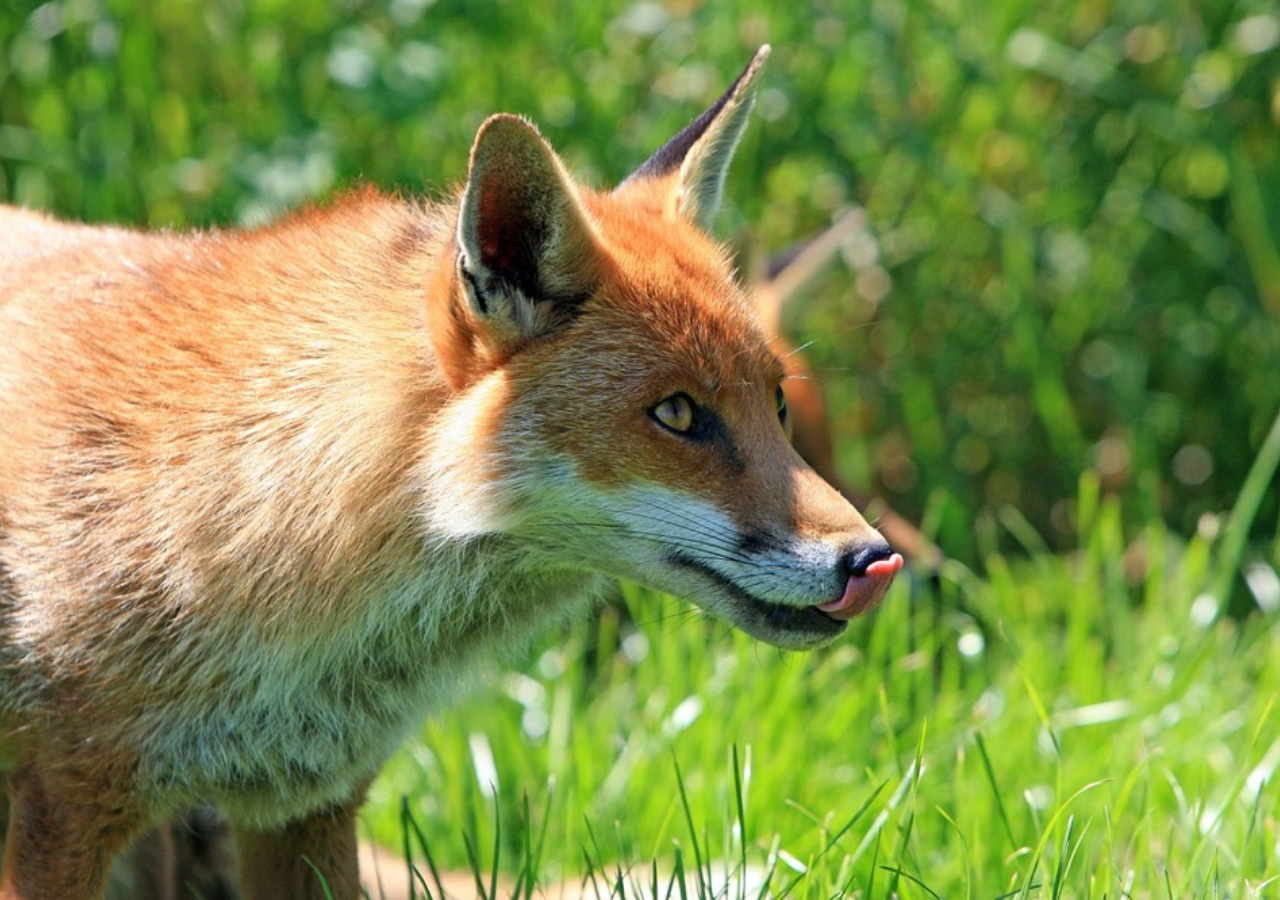
==== a2hs/index.html @ 33d88786 "2" ====
<!DOCTYPE html>
<html>
  <head>
    <meta charset="utf-8">
    <title>A2HS demo</title>
    <link href="style.css" rel="stylesheet">
    <link rel="manifest" href="manifest.webmanifest">


	<script type="text/javascript" src="jquery-3.2.1.slim.min.js"></script>
	<script type="text/javascript" src="GPUFluid-1.3.js"></script>

	<script>

		// Register service worker to control making site work offline
		if('serviceWorker' in navigator) {
		  navigator.serviceWorker
		           .register('/a2hs/sw.js')
		           .then(function() { console.log('Service Worker Registered'); });
		}

		$(document).ready(function() {
			IOHP2();
		});
	</script>


  </head>
  <body>
    <img src="images/fox1.jpg" alt="a fox picture">
  </body>
</html>
---- a2hs/style.css ----
html {
  height: 100%;
  background: black;
}

body {
  height: inherit;
  margin: 0;
}

img {
  display: block;
  width: 100%;
}

@media (orientation: landscape) {
  img {
    height: 100%;
    object-fit: cover;
  }
}
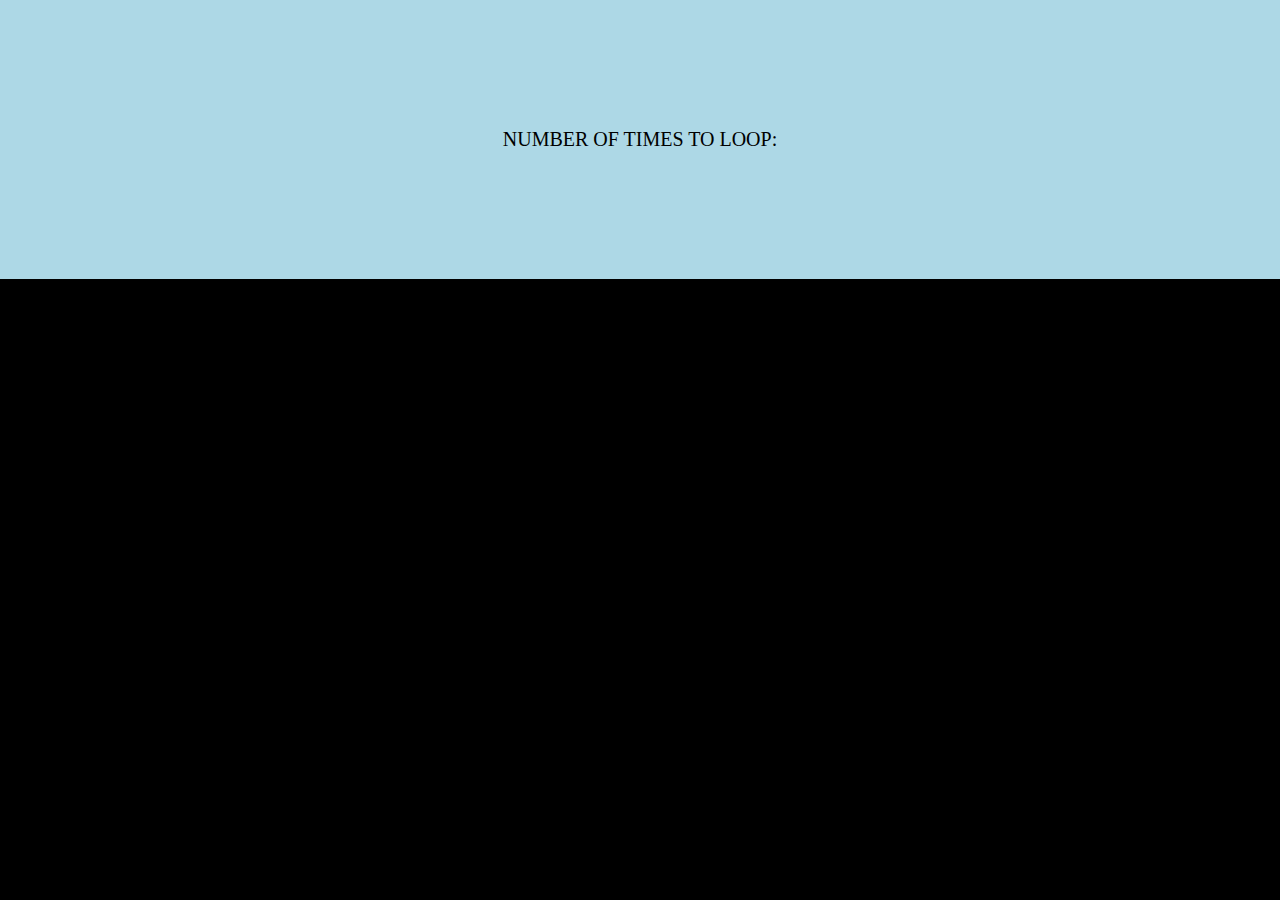
==== commit c6b72657: "6" ====
--- a/a2hs/index.html
+++ b/a2hs/index.html
@@ -22,11 +22,40 @@
 		$(document).ready(function() {
 			IOHP2();
 		});
+
+
+
+
+		// I may need to convert prompt output to a number
+		var loopCountMax = parseInt(prompt("loopCount = "), 1000);
+
+		var loopCount = 0;
+
+		while (loopCount < loopCountMax) {
+		  // I want text to print out on screen "x" times, 
+		  // where x is equal to the numerical value of loopCount
+		  document.getElementById("outputHolder2").innerHTML += "Current loop: "+loopCount+" / "+loopCountMax;
+		  loopCount++;
+		}
+
+		// this isn't outputting to outputHolder1 after loop
+		document.getElementById("outputHolder1").innerHTML = loopCount;
+
+
+
 	</script>
 
 
+	<div>
+	  <p id="outputHolder1">
+	    NUMBER OF TIMES TO LOOP:
+	  </p>
+
+	  <p id="outputHolder2">
+
+	  </p>
+
+	</div>
+
   </head>
-  <body>
-    <img src="images/fox1.jpg" alt="a fox picture">
-  </body>
 </html>
--- a/a2hs/style.css
+++ b/a2hs/style.css
@@ -19,3 +19,17 @@
     object-fit: cover;
   }
 }
+
+
+#outputHolder1 {
+  margin: 0px;
+  padding: 10%;
+  background-color: lightBlue;
+  text-align: center;
+  font-size: 20px;
+  font-weight: 5;
+}
+
+#outputHolder2 {
+  padding: 2% 10% 0% 10%;
+}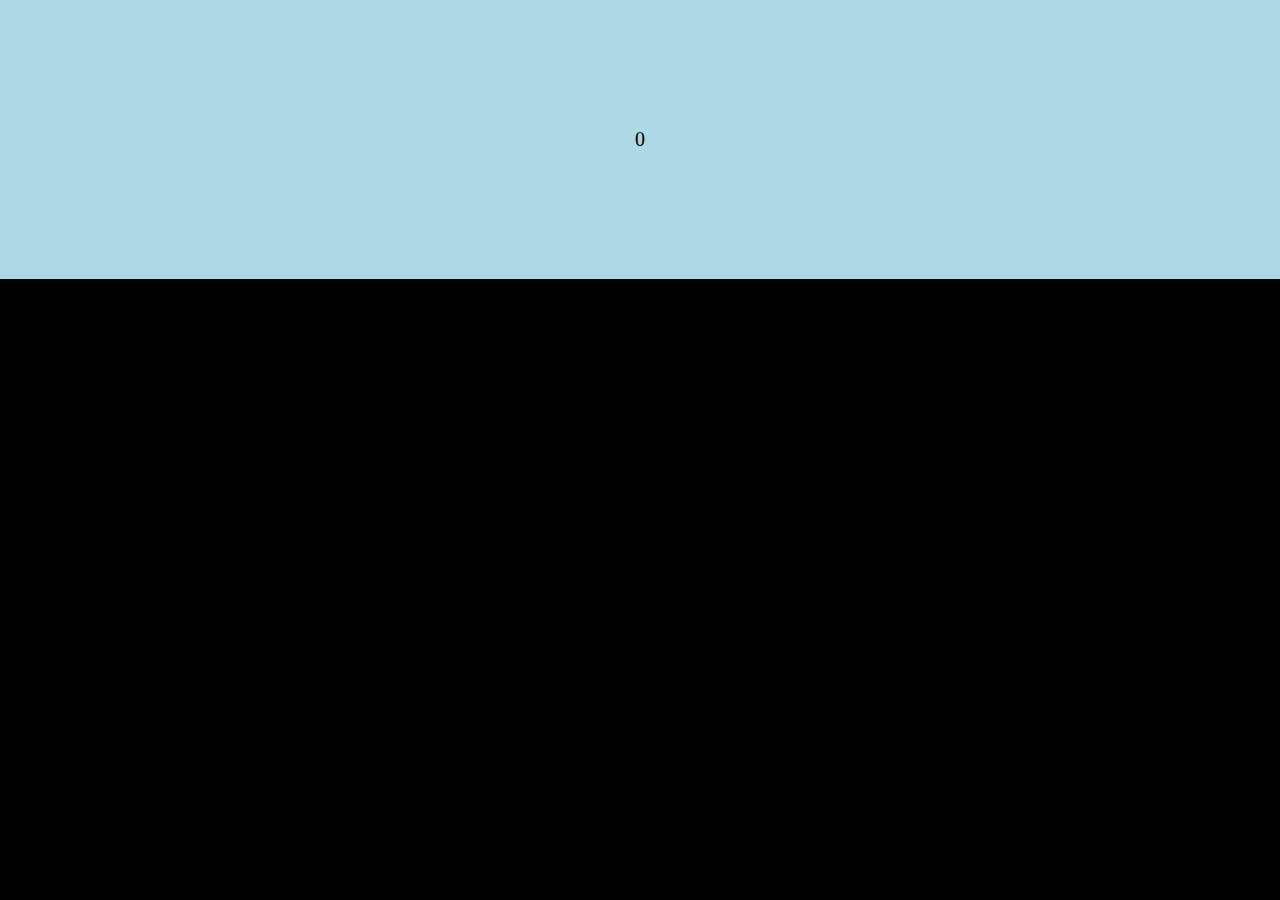
==== commit 8153edb4: "testing" ====
--- a/a2hs/index.html
+++ b/a2hs/index.html
@@ -9,6 +9,19 @@
 
 	<script type="text/javascript" src="jquery-3.2.1.slim.min.js"></script>
 	<script type="text/javascript" src="GPUFluid-1.3.js"></script>
+
+
+	<body>
+	<div>
+	  <p id="outputHolder1">
+	    0
+	  </p>
+
+
+	</div>
+
+	</body>
+
 
 	<script>
 
@@ -26,36 +39,16 @@
 
 
 
-		// I may need to convert prompt output to a number
-		var loopCountMax = parseInt(prompt("loopCount = "), 1000);
 
 		var loopCount = 0;
+		setInterval(function(){ loopCount++; document.getElementById("outputHolder1").innerHTML = "Current loop: "+loopCount; }, 1);
 
-		while (loopCount < loopCountMax) {
-		  // I want text to print out on screen "x" times, 
-		  // where x is equal to the numerical value of loopCount
-		  document.getElementById("outputHolder2").innerHTML += "Current loop: "+loopCount+" / "+loopCountMax;
-		  loopCount++;
-		}
-
-		// this isn't outputting to outputHolder1 after loop
-		document.getElementById("outputHolder1").innerHTML = loopCount;
 
 
 
 	</script>
 
 
-	<div>
-	  <p id="outputHolder1">
-	    NUMBER OF TIMES TO LOOP:
-	  </p>
-
-	  <p id="outputHolder2">
-
-	  </p>
-
-	</div>
 
   </head>
 </html>
--- a/a2hs/style.css
+++ b/a2hs/style.css
@@ -29,7 +29,3 @@
   font-size: 20px;
   font-weight: 5;
 }
-
-#outputHolder2 {
-  padding: 2% 10% 0% 10%;
-}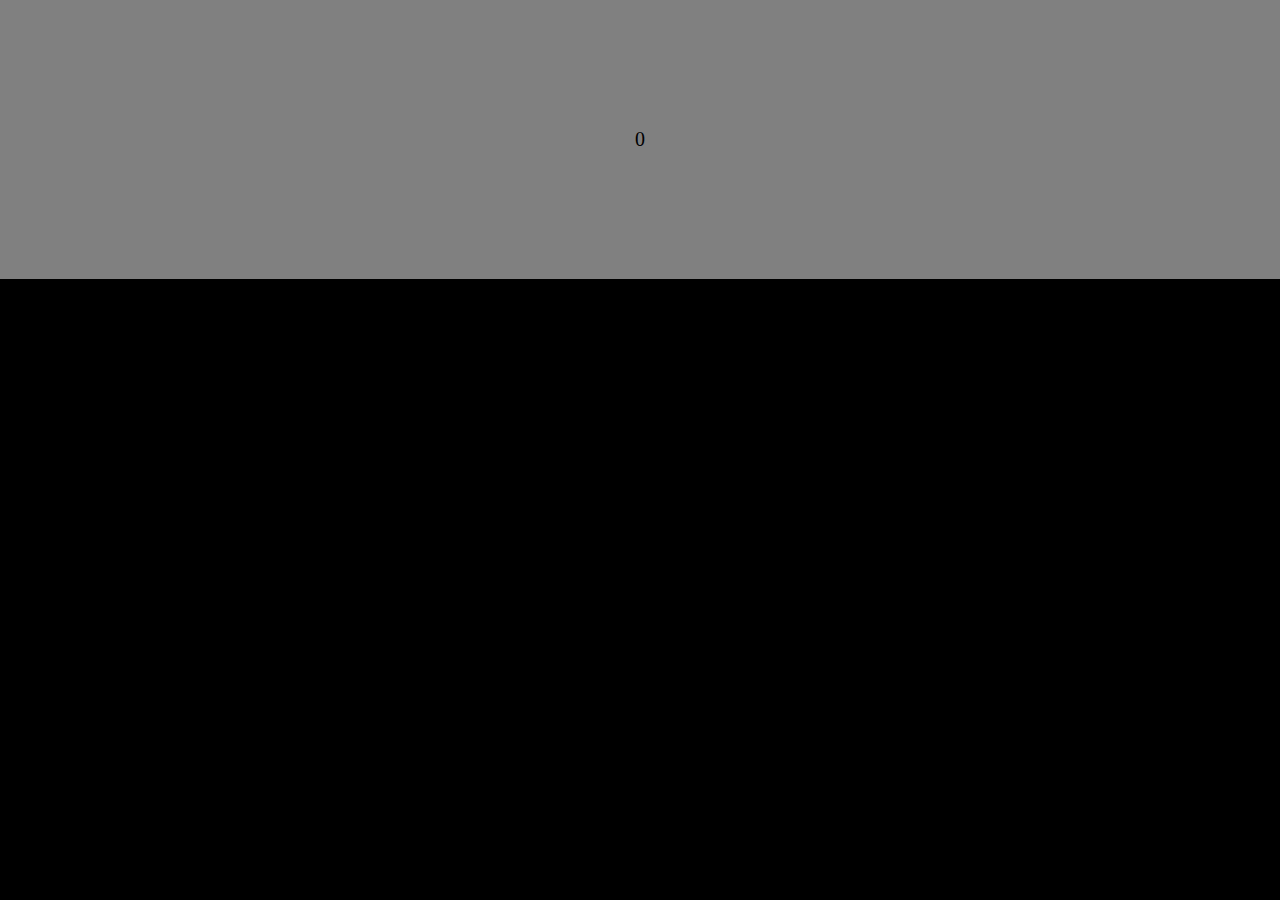
==== commit b3c39aae: "testing" ====
--- a/a2hs/index.html
+++ b/a2hs/index.html
@@ -20,6 +20,8 @@
 
 	</div>
 
+	<button hidden>Show Prompt</button>
+
 	</body>
 
 
@@ -29,7 +31,18 @@
 		if('serviceWorker' in navigator) {
 		  navigator.serviceWorker
 		           .register('/a2hs/sw.js')
-		           .then(function() { console.log('Service Worker Registered'); });
+		           .then(function() { console.log('[Service Worker] Registered'); });
+
+
+	        window.addEventListener('beforeinstallprompt', event => {
+	          event.preventDefault();
+	          var button = document.querySelector('button');
+	          button.removeAttribute('hidden');
+	          button.addEventListener('click', () => {
+	            event.prompt();
+	            button.setAttribute('disabled', true);
+	          });
+            });
 		}
 
 		$(document).ready(function() {
--- a/a2hs/style.css
+++ b/a2hs/style.css
@@ -24,7 +24,7 @@
 #outputHolder1 {
   margin: 0px;
   padding: 10%;
-  background-color: lightBlue;
+  background-color: gray;
   text-align: center;
   font-size: 20px;
   font-weight: 5;
